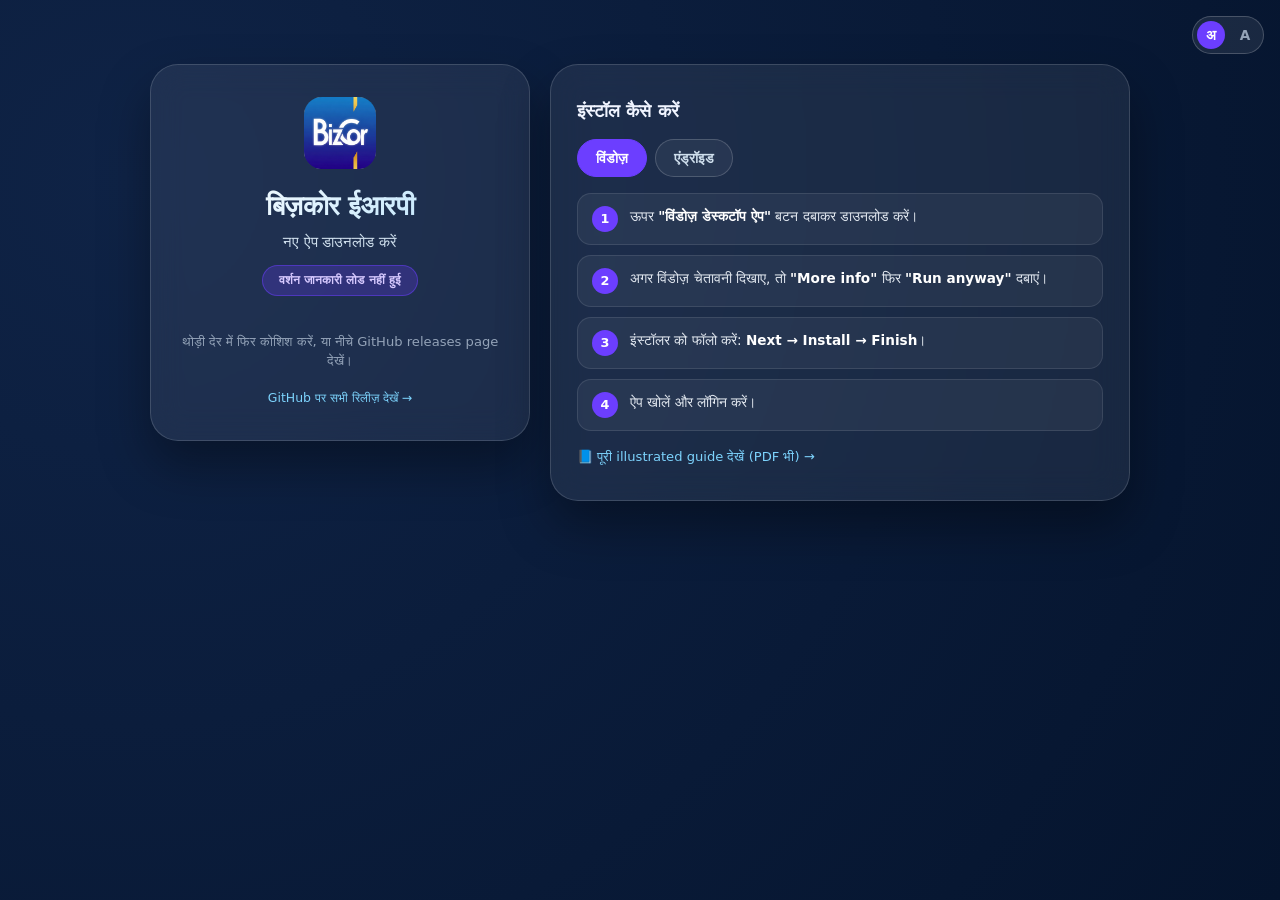
==== downloads/index.html @ dbc30f43 "Redesign downloads page: real logo, 2-column layout, Hindi/English toggle - Real BizCor logo instead" ====
<!DOCTYPE html>
<html lang="hi">
<head>
  <meta charset="UTF-8">
  <meta name="viewport" content="width=device-width, initial-scale=1.0, viewport-fit=cover">
  <title>Download BizCor ERP | Naewt Group</title>
  <meta name="description" content="Download the latest BizCor ERP desktop app (Windows) and BizCor Connect mobile app (Android).">
  <link rel="icon" href="../favicon.svg" type="image/svg+xml">
  <style>
    * { margin: 0; padding: 0; box-sizing: border-box; }
    body {
      font-family: system-ui, 'Segoe UI', 'Inter', 'Helvetica Neue', sans-serif;
      background: radial-gradient(circle at 10% 20%, rgb(15, 35, 70), rgb(5, 20, 45));
      color: #f0f4ff;
      line-height: 1.5;
      min-height: 100vh;
      padding: 20px 16px;
    }

    .langToggle {
      position: fixed; top: 16px; right: 16px; z-index: 20;
      display: flex; align-items: center; gap: 6px;
      background: rgba(255,255,255,0.08); border: 1px solid rgba(255,255,255,0.2);
      border-radius: 30px; padding: 4px; cursor: pointer; user-select: none;
    }
    .langToggle .glyph {
      width: 28px; height: 28px; border-radius: 50%; display: flex; align-items: center; justify-content: center;
      font-weight: 800; font-size: 0.85rem; color: #94a3b8; transition: all 0.2s ease;
    }
    .langToggle .glyph.active { background: #6c3eff; color: white; }

    .page {
      max-width: 980px; margin: 0 auto;
      display: grid; grid-template-columns: 380px 1fr; gap: 20px;
      align-items: start;
      padding-top: 44px;
    }
    @media (max-width: 800px) {
      .page { grid-template-columns: 1fr; }
    }

    .card {
      background: rgba(255,255,255,0.07);
      backdrop-filter: blur(16px);
      border: 1px solid rgba(255,255,255,0.15);
      border-radius: 28px;
      padding: 32px 26px;
      box-shadow: 0 25px 50px rgba(0,0,0,0.35);
    }

    .left { text-align: center; }
    .logo-img { width: 72px; height: 72px; border-radius: 18px; margin-bottom: 10px; }
    h1 {
      font-size: 1.7rem; font-weight: 800; letter-spacing: -0.02em;
      background: linear-gradient(135deg, #FFF, #b6e1fc);
      -webkit-background-clip: text; background-clip: text; color: transparent;
      margin-bottom: 4px;
    }
    .subtitle { color: #cfdfed; font-size: 0.92rem; margin-bottom: 4px; }
    .version-badge {
      display: inline-block; margin: 8px 0 20px; padding: 5px 16px;
      background: rgba(108,62,255,0.25); border: 1px solid rgba(108,62,255,0.5);
      color: #d7c9ff; border-radius: 30px; font-size: 0.78rem; font-weight: 600;
    }
    .btn-group { display: flex; flex-direction: column; gap: 12px; }
    .btn {
      display: flex; align-items: center; justify-content: center; gap: 10px;
      padding: 14px 18px; border-radius: 18px; font-weight: 700; font-size: 0.95rem;
      border: none; cursor: pointer; transition: all 0.25s ease; text-decoration: none;
      color: white;
    }
    .btn-primary { background: #6c3eff; box-shadow: 0 8px 20px rgba(108,62,255,0.35); }
    .btn-primary:hover { background: #5a2be0; transform: translateY(-3px); }
    .btn-secondary { background: #1fd685; box-shadow: 0 8px 20px rgba(31,214,133,0.3); }
    .btn-secondary:hover { background: #16bc74; transform: translateY(-3px); }
    .btn small { display: block; font-weight: 400; opacity: 0.85; font-size: 0.72rem; margin-top: 2px; }
    .btn-text { text-align: left; }
    .status { margin-top: 16px; font-size: 0.82rem; color: #94a3b8; }
    .spinner {
      width: 22px; height: 22px; border: 3px solid rgba(255,255,255,0.25);
      border-top-color: white; border-radius: 50%; animation: spin 0.8s linear infinite;
      margin: 0 auto;
    }
    @keyframes spin { to { transform: rotate(360deg); } }
    .footer-link { display: block; margin-top: 18px; font-size: 0.78rem; color: #7dd3fc; text-decoration: none; }
    .footer-link:hover { text-decoration: underline; }

    .right h2 { font-size: 1.15rem; font-weight: 800; margin-bottom: 14px; }
    .tabs { display: flex; gap: 8px; margin-bottom: 16px; }
    .tab {
      padding: 8px 18px; border-radius: 30px; font-weight: 700; font-size: 0.85rem;
      border: 1px solid rgba(255,255,255,0.18); cursor: pointer; background: rgba(255,255,255,0.05); color: #cfdfed;
    }
    .tab.active.win { background: #6c3eff; border-color: #6c3eff; color: white; }
    .tab.active.apk { background: #1fd685; border-color: #1fd685; color: #06281a; }

    .steps { display: none; flex-direction: column; gap: 10px; }
    .steps.active { display: flex; }
    .step {
      display: flex; gap: 12px; align-items: flex-start;
      background: rgba(255,255,255,0.05); border: 1px solid rgba(255,255,255,0.1);
      border-radius: 14px; padding: 12px 14px;
    }
    .stepnum {
      flex-shrink: 0; width: 26px; height: 26px; border-radius: 50%;
      display: flex; align-items: center; justify-content: center;
      font-weight: 800; font-size: 0.8rem; color: white; background: #6c3eff;
    }
    .apk .stepnum { background: #1fd685; color: #06281a; }
    .step p { font-size: 0.85rem; color: #e2e8f0; }
    .step p b { color: #fff; }

    .guide-link {
      display: inline-block; margin-top: 16px; font-size: 0.82rem; color: #7dd3fc; text-decoration: none;
    }
    .guide-link:hover { text-decoration: underline; }
  </style>
</head>
<body>
  <div class="langToggle" id="langToggle" role="button" aria-label="Toggle Hindi / English" title="भाषा बदलें / Switch language">
    <span class="glyph" id="glyphHi">अ</span>
    <span class="glyph" id="glyphEn">A</span>
  </div>

  <div class="page">
    <div class="card left">
      <img class="logo-img" src="bizcor-logo.png" alt="BizCor">
      <h1 id="t-title">BizCor ERP</h1>
      <p class="subtitle" id="t-subtitle">नए ऐप डाउनलोड करें</p>
      <div class="version-badge" id="versionBadge">…</div>

      <div class="btn-group" id="btnGroup">
        <div class="spinner"></div>
      </div>

      <div class="status" id="statusMsg"></div>
      <a class="footer-link" href="https://github.com/nafybbk/bizcor-releases/releases" target="_blank" rel="noopener" id="t-allReleases">GitHub पर सभी रिलीज़ देखें →</a>
    </div>

    <div class="card right">
      <h2 id="t-howTitle">इंस्टॉल कैसे करें</h2>
      <div class="tabs">
        <div class="tab active win" id="tabWinBtn" onclick="showTab('win')">विंडोज़</div>
        <div class="tab apk" id="tabApkBtn" onclick="showTab('apk')">एंड्रॉइड</div>
      </div>

      <div class="steps win active" id="stepsWin"></div>
      <div class="steps apk" id="stepsApk"></div>

      <a class="guide-link" href="guide/" id="t-fullGuide">📘 पूरी illustrated guide देखें (PDF भी) →</a>
    </div>
  </div>

  <script>
    const CONTENT = {
      en: {
        title: "BizCor ERP",
        subtitle: "Download the latest apps",
        allReleases: "View all releases on GitHub →",
        howTitle: "How to Install",
        tabWin: "Windows",
        tabApk: "Android",
        fullGuide: "📘 See the full illustrated guide (PDF too) →",
        winName: "Windows Desktop App",
        apkName: "Android Mobile App",
        winSteps: [
          "Click the <b>\"Windows Desktop App\"</b> button above to download it.",
          "If Windows shows a warning, click <b>\"More info\"</b> then <b>\"Run anyway\"</b>.",
          "Follow the installer: <b>Next → Install → Finish</b>.",
          "Open the app and log in.",
        ],
        apkSteps: [
          "On your phone, tap the <b>\"Android Mobile App\"</b> button above.",
          "Allow <b>\"Install unknown apps\"</b> when asked.",
          "Tap <b>\"Install\"</b>, then <b>\"Open\"</b>.",
          "Log in with your mobile number and PIN.",
        ],
      },
      hi: {
        title: "बिज़कोर ईआरपी",
        subtitle: "नए ऐप डाउनलोड करें",
        allReleases: "GitHub पर सभी रिलीज़ देखें →",
        howTitle: "इंस्टॉल कैसे करें",
        tabWin: "विंडोज़",
        tabApk: "एंड्रॉइड",
        fullGuide: "📘 पूरी illustrated guide देखें (PDF भी) →",
        winName: "विंडोज़ डेस्कटॉप ऐप",
        apkName: "एंड्रॉइड मोबाइल ऐप",
        winSteps: [
          "ऊपर <b>\"विंडोज़ डेस्कटॉप ऐप\"</b> बटन दबाकर डाउनलोड करें।",
          "अगर विंडोज़ चेतावनी दिखाए, तो <b>\"More info\"</b> फिर <b>\"Run anyway\"</b> दबाएं।",
          "इंस्टॉलर को फॉलो करें: <b>Next → Install → Finish</b>।",
          "ऐप खोलें और लॉगिन करें।",
        ],
        apkSteps: [
          "अपने फ़ोन में ऊपर <b>\"एंड्रॉइड मोबाइल ऐप\"</b> बटन दबाएं।",
          "पूछे जाने पर <b>\"Install unknown apps\"</b> की इजाज़त दें।",
          "<b>\"Install\"</b> दबाएं, फिर <b>\"Open\"</b> दबाएं।",
          "अपना मोबाइल नंबर और पिन डालकर लॉगिन करें।",
        ],
      },
    };

    let lang = "hi";

    function renderSteps(id, steps, cls) {
      const el = document.getElementById(id);
      el.innerHTML = steps.map((s, i) =>
        '<div class="step ' + cls + '"><div class="stepnum">' + (i + 1) + '</div><p>' + s + '</p></div>'
      ).join("");
    }

    function applyLang() {
      const c = CONTENT[lang];
      document.documentElement.lang = lang;
      document.getElementById("t-title").textContent = c.title;
      document.getElementById("t-subtitle").textContent = c.subtitle;
      document.getElementById("t-allReleases").textContent = c.allReleases;
      document.getElementById("t-howTitle").textContent = c.howTitle;
      document.getElementById("t-fullGuide").textContent = c.fullGuide;
      document.getElementById("tabWinBtn").textContent = c.tabWin;
      document.getElementById("tabApkBtn").textContent = c.tabApk;
      renderSteps("stepsWin", c.winSteps, "win");
      renderSteps("stepsApk", c.apkSteps, "apk");
      document.getElementById("glyphHi").classList.toggle("active", lang === "hi");
      document.getElementById("glyphEn").classList.toggle("active", lang === "en");
      renderButtons();
    }

    document.getElementById("langToggle").addEventListener("click", () => {
      lang = lang === "hi" ? "en" : "hi";
      applyLang();
    });

    function showTab(name) {
      document.getElementById('stepsWin').classList.toggle('active', name === 'win');
      document.getElementById('stepsApk').classList.toggle('active', name === 'apk');
      document.getElementById('tabWinBtn').classList.toggle('active', name === 'win');
      document.getElementById('tabApkBtn').classList.toggle('active', name === 'apk');
    }

    const API_URL = "https://api.github.com/repos/nafybbk/bizcor-releases/releases/latest";
    const versionBadge = document.getElementById("versionBadge");
    const btnGroup = document.getElementById("btnGroup");
    const statusMsg = document.getElementById("statusMsg");
    let latestRelease = null;

    function renderButtons() {
      if (!latestRelease) return;
      const c = CONTENT[lang];
      const tag = latestRelease.tag_name || "latest";
      versionBadge.textContent = (lang === "hi" ? "लेटेस्ट वर्शन " : "Latest version ") + tag;

      const exeAsset = (latestRelease.assets || []).find(a => a.name.toLowerCase().endsWith(".exe"));
      const apkAsset = (latestRelease.assets || []).find(a => a.name.toLowerCase().endsWith(".apk"));
      btnGroup.innerHTML = "";

      if (exeAsset) {
        const sizeMb = (exeAsset.size / (1024 * 1024)).toFixed(0);
        const a = document.createElement("a");
        a.href = exeAsset.browser_download_url;
        a.className = "btn btn-primary";
        a.setAttribute("download", "");
        a.innerHTML = "💻 <span class='btn-text'>" + c.winName + "<small>" + exeAsset.name + " • " + sizeMb + " MB</small></span>";
        btnGroup.appendChild(a);
      }
      if (apkAsset) {
        const sizeMb = (apkAsset.size / (1024 * 1024)).toFixed(0);
        const a = document.createElement("a");
        a.href = apkAsset.browser_download_url;
        a.className = "btn btn-secondary";
        a.setAttribute("download", "");
        a.innerHTML = "📱 <span class='btn-text'>" + c.apkName + "<small>" + apkAsset.name + " • " + sizeMb + " MB</small></span>";
        btnGroup.appendChild(a);
      }
      if (!exeAsset && !apkAsset) {
        statusMsg.textContent = lang === "hi" ? "लेटेस्ट रिलीज़ में कोई installer नहीं मिला।" : "No installers found in the latest release.";
      } else {
        statusMsg.textContent = "";
      }
    }

    applyLang();

    fetch(API_URL)
      .then(r => { if (!r.ok) throw new Error("GitHub API error " + r.status); return r.json(); })
      .then(release => { latestRelease = release; renderButtons(); })
      .catch(err => {
        versionBadge.textContent = lang === "hi" ? "वर्शन जानकारी लोड नहीं हुई" : "Could not load version info";
        btnGroup.innerHTML = "";
        statusMsg.textContent = lang === "hi" ? "थोड़ी देर में फिर कोशिश करें, या नीचे GitHub releases page देखें।" : "Please try again shortly, or visit the GitHub releases page below.";
        console.error(err);
      });
  </script>
</body>
</html>
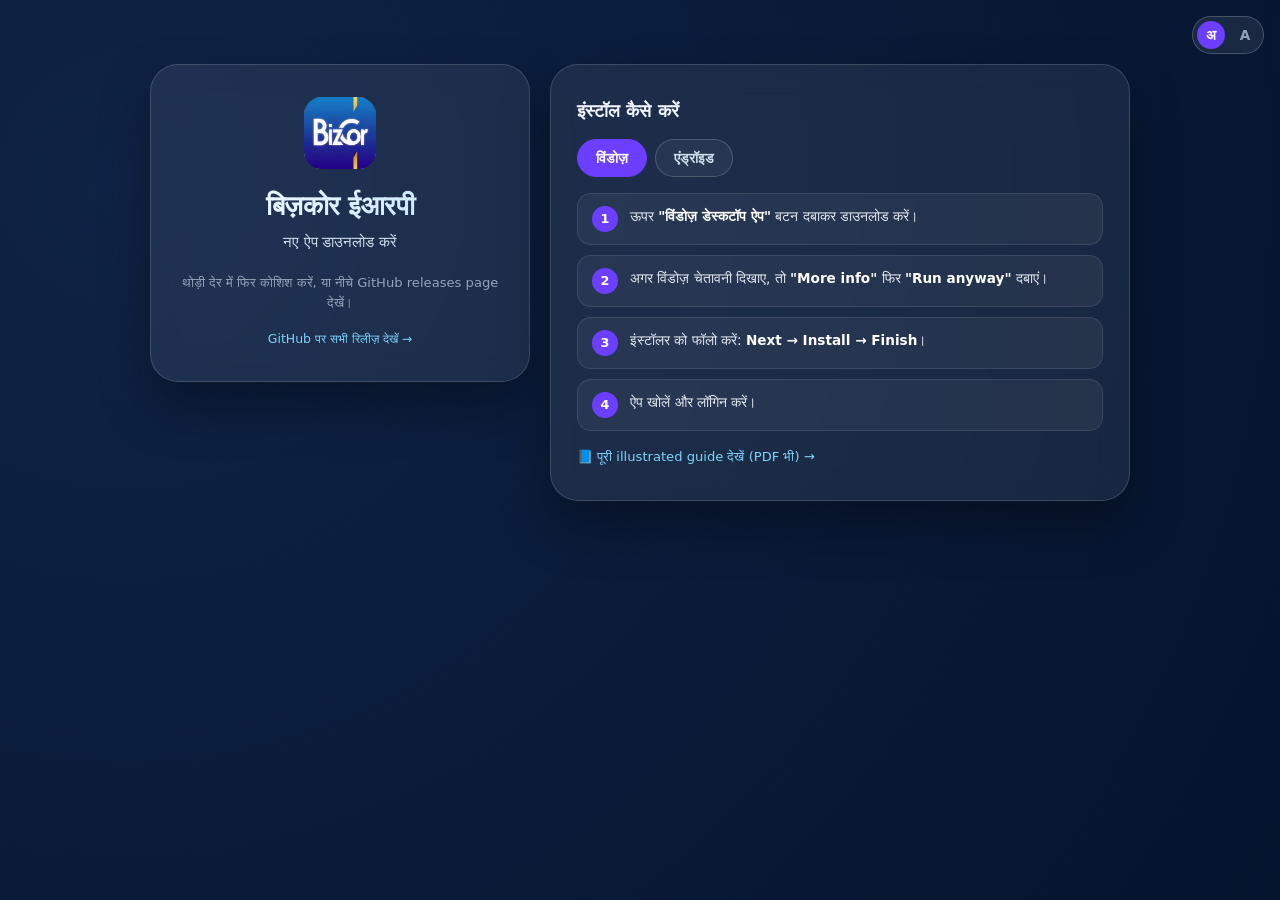
==== commit 4cfc0ba6: "Downloads page: independent per-product versioning + Karigar Slip Register + ERP Cloud BizCor ERP an" ====
--- a/downloads/index.html
+++ b/downloads/index.html
@@ -73,6 +73,11 @@
     .btn-primary:hover { background: #5a2be0; transform: translateY(-3px); }
     .btn-secondary { background: #1fd685; box-shadow: 0 8px 20px rgba(31,214,133,0.3); }
     .btn-secondary:hover { background: #16bc74; transform: translateY(-3px); }
+    .btn-tertiary { background: #ff9f43; box-shadow: 0 8px 20px rgba(255,159,67,0.3); }
+    .btn-tertiary:hover { background: #e8890f; transform: translateY(-3px); }
+    .btn-cloud { background: rgba(255,255,255,0.1); border: 1.5px solid rgba(255,255,255,0.3); box-shadow: none; }
+    .btn-cloud:hover { background: rgba(255,255,255,0.18); transform: translateY(-3px); }
+    .btn-disabled { background: rgba(255,255,255,0.05); border: 1.5px dashed rgba(255,255,255,0.2); box-shadow: none; cursor: default; opacity: 0.6; }
     .btn small { display: block; font-weight: 400; opacity: 0.85; font-size: 0.72rem; margin-top: 2px; }
     .btn-text { text-align: left; }
     .status { margin-top: 16px; font-size: 0.82rem; color: #94a3b8; }
@@ -127,8 +132,6 @@
       <img class="logo-img" src="bizcor-logo.png" alt="BizCor">
       <h1 id="t-title">BizCor ERP</h1>
       <p class="subtitle" id="t-subtitle">नए ऐप डाउनलोड करें</p>
-      <div class="version-badge" id="versionBadge">…</div>
-
       <div class="btn-group" id="btnGroup">
         <div class="spinner"></div>
       </div>
@@ -161,8 +164,12 @@
         tabWin: "Windows",
         tabApk: "Android",
         fullGuide: "📘 See the full illustrated guide (PDF too) →",
-        winName: "Windows Desktop App",
-        apkName: "Android Mobile App",
+        winName: "BizCor ERP — Desktop App",
+        apkName: "BizCor Connect — Mobile App",
+        krName: "Karigar Slip Register — Desktop App",
+        krSoon: "Coming soon",
+        cloudName: "BizCor ERP Cloud",
+        cloudSub: "Open in browser — no install needed",
         winSteps: [
           "Click the <b>\"Windows Desktop App\"</b> button above to download it.",
           "If Windows shows a warning, click <b>\"More info\"</b> then <b>\"Run anyway\"</b>.",
@@ -184,8 +191,12 @@
         tabWin: "विंडोज़",
         tabApk: "एंड्रॉइड",
         fullGuide: "📘 पूरी illustrated guide देखें (PDF भी) →",
-        winName: "विंडोज़ डेस्कटॉप ऐप",
-        apkName: "एंड्रॉइड मोबाइल ऐप",
+        winName: "बिज़कोर ईआरपी — डेस्कटॉप ऐप",
+        apkName: "बिज़कोर कनेक्ट — मोबाइल ऐप",
+        krName: "करीगर स्लिप रजिस्टर — डेस्कटॉप ऐप",
+        krSoon: "जल्द आ रहा है",
+        cloudName: "बिज़कोर ईआरपी क्लाउड",
+        cloudSub: "ब्राउज़र में खोलें — इंस्टॉल की ज़रूरत नहीं",
         winSteps: [
           "ऊपर <b>\"विंडोज़ डेस्कटॉप ऐप\"</b> बटन दबाकर डाउनलोड करें।",
           "अगर विंडोज़ चेतावनी दिखाए, तो <b>\"More info\"</b> फिर <b>\"Run anyway\"</b> दबाएं।",
@@ -239,54 +250,71 @@
       document.getElementById('tabApkBtn').classList.toggle('active', name === 'apk');
     }
 
-    const API_URL = "https://api.github.com/repos/nafybbk/bizcor-releases/releases/latest";
-    const versionBadge = document.getElementById("versionBadge");
+    // Each product versions independently (KR releases on its own schedule,
+    // separate from BizCor ERP+Connect) — so instead of trusting GitHub's
+    // single "latest release" (which only reflects whichever product was
+    // tagged most recently), we scan a page of releases and, per product,
+    // take the newest one that actually has a matching asset.
+    const RELEASES_URL = "https://api.github.com/repos/nafybbk/bizcor-releases/releases?per_page=30";
+    const CLOUD_URL = "https://erp.naewtgroup.com";
     const btnGroup = document.getElementById("btnGroup");
     const statusMsg = document.getElementById("statusMsg");
-    let latestRelease = null;
+    let releases = null;
+
+    function findLatestAsset(matchFn) {
+      if (!releases) return null;
+      for (const rel of releases) {
+        const asset = (rel.assets || []).find(a => matchFn(a.name.toLowerCase()));
+        if (asset) return { release: rel, asset };
+      }
+      return null;
+    }
+
+    function makeDownloadBtn(cls, icon, name, found) {
+      const a = document.createElement("a");
+      if (found) {
+        const sizeMb = (found.asset.size / (1024 * 1024)).toFixed(0);
+        a.href = found.asset.browser_download_url;
+        a.className = "btn " + cls;
+        a.setAttribute("download", "");
+        a.innerHTML = icon + " <span class='btn-text'>" + name + "<small>" + (found.release.tag_name || "") + " • " + found.asset.name + " • " + sizeMb + " MB</small></span>";
+      } else {
+        a.className = "btn btn-disabled";
+        a.innerHTML = icon + " <span class='btn-text'>" + name + "<small>" + CONTENT[lang].krSoon + "</small></span>";
+      }
+      return a;
+    }
 
     function renderButtons() {
-      if (!latestRelease) return;
+      if (!releases) return; // still loading — keep the spinner up
       const c = CONTENT[lang];
-      const tag = latestRelease.tag_name || "latest";
-      versionBadge.textContent = (lang === "hi" ? "लेटेस्ट वर्शन " : "Latest version ") + tag;
-
-      const exeAsset = (latestRelease.assets || []).find(a => a.name.toLowerCase().endsWith(".exe"));
-      const apkAsset = (latestRelease.assets || []).find(a => a.name.toLowerCase().endsWith(".apk"));
       btnGroup.innerHTML = "";
 
-      if (exeAsset) {
-        const sizeMb = (exeAsset.size / (1024 * 1024)).toFixed(0);
-        const a = document.createElement("a");
-        a.href = exeAsset.browser_download_url;
-        a.className = "btn btn-primary";
-        a.setAttribute("download", "");
-        a.innerHTML = "💻 <span class='btn-text'>" + c.winName + "<small>" + exeAsset.name + " • " + sizeMb + " MB</small></span>";
-        btnGroup.appendChild(a);
-      }
-      if (apkAsset) {
-        const sizeMb = (apkAsset.size / (1024 * 1024)).toFixed(0);
-        const a = document.createElement("a");
-        a.href = apkAsset.browser_download_url;
-        a.className = "btn btn-secondary";
-        a.setAttribute("download", "");
-        a.innerHTML = "📱 <span class='btn-text'>" + c.apkName + "<small>" + apkAsset.name + " • " + sizeMb + " MB</small></span>";
-        btnGroup.appendChild(a);
-      }
-      if (!exeAsset && !apkAsset) {
-        statusMsg.textContent = lang === "hi" ? "लेटेस्ट रिलीज़ में कोई installer नहीं मिला।" : "No installers found in the latest release.";
-      } else {
-        statusMsg.textContent = "";
-      }
+      const exeFound = findLatestAsset(n => n.endsWith(".exe") && n.includes("bizcor-erp"));
+      const apkFound = findLatestAsset(n => n.endsWith(".apk"));
+      const krFound = findLatestAsset(n => n.endsWith(".exe") && (n.includes("karigar") || n.includes("slip")));
+
+      btnGroup.appendChild(makeDownloadBtn("btn-primary", "💻", c.winName, exeFound));
+      btnGroup.appendChild(makeDownloadBtn("btn-secondary", "📱", c.apkName, apkFound));
+      btnGroup.appendChild(makeDownloadBtn("btn-tertiary", "🧵", c.krName, krFound));
+
+      const cloudBtn = document.createElement("a");
+      cloudBtn.href = CLOUD_URL;
+      cloudBtn.target = "_blank";
+      cloudBtn.rel = "noopener";
+      cloudBtn.className = "btn btn-cloud";
+      cloudBtn.innerHTML = "☁️ <span class='btn-text'>" + c.cloudName + "<small>" + c.cloudSub + "</small></span>";
+      btnGroup.appendChild(cloudBtn);
+
+      statusMsg.textContent = (!exeFound && !apkFound) ? (lang === "hi" ? "रिलीज़ जानकारी लोड नहीं हुई।" : "Could not load release info.") : "";
     }
 
     applyLang();
 
-    fetch(API_URL)
+    fetch(RELEASES_URL)
       .then(r => { if (!r.ok) throw new Error("GitHub API error " + r.status); return r.json(); })
-      .then(release => { latestRelease = release; renderButtons(); })
+      .then(list => { releases = Array.isArray(list) ? list : []; renderButtons(); })
       .catch(err => {
-        versionBadge.textContent = lang === "hi" ? "वर्शन जानकारी लोड नहीं हुई" : "Could not load version info";
         btnGroup.innerHTML = "";
         statusMsg.textContent = lang === "hi" ? "थोड़ी देर में फिर कोशिश करें, या नीचे GitHub releases page देखें।" : "Please try again shortly, or visit the GitHub releases page below.";
         console.error(err);
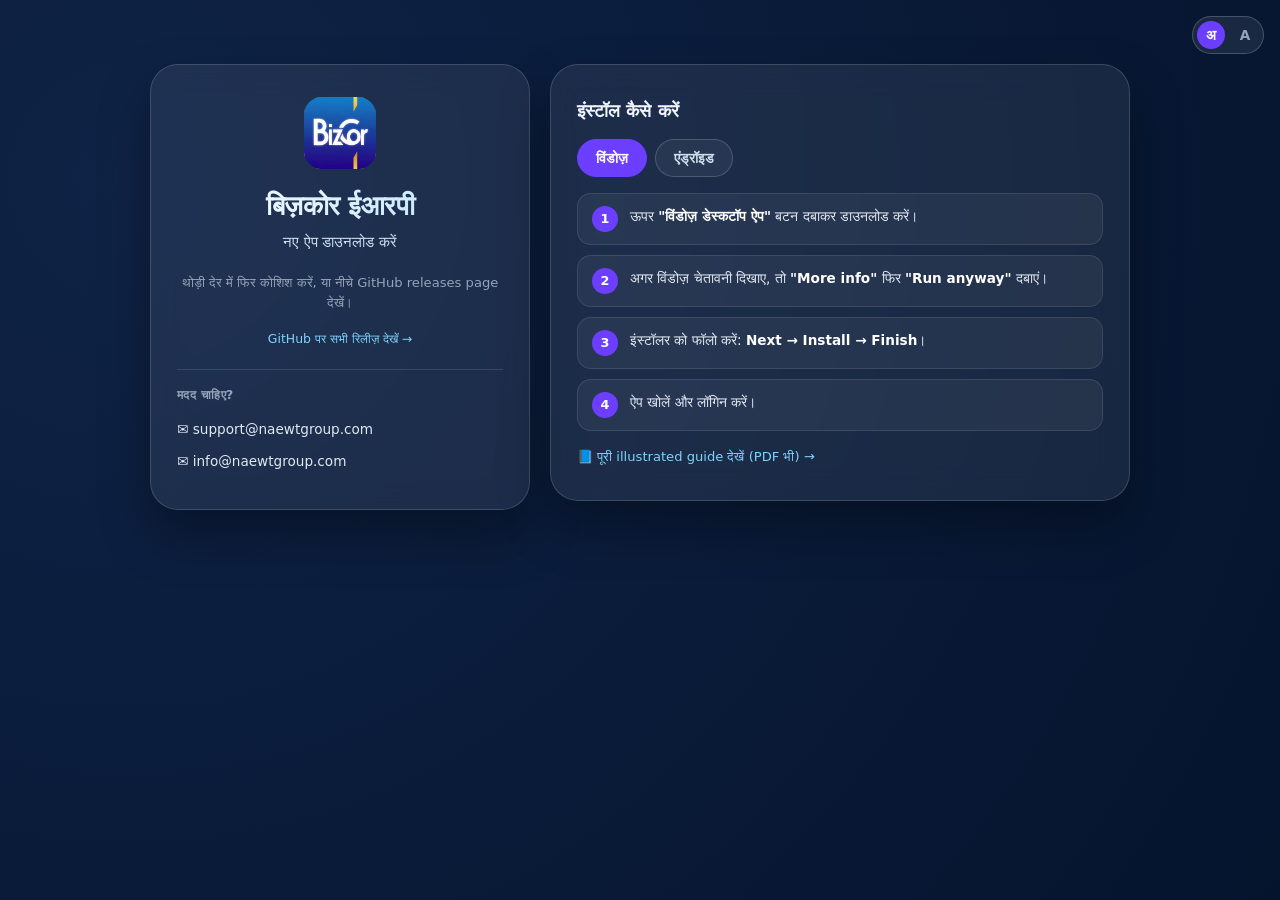
==== commit d5f1a36b: "Add support contact section to downloads page (email-only for now) Phone/WhatsApp is intentionally l" ====
--- a/downloads/index.html
+++ b/downloads/index.html
@@ -6,6 +6,7 @@
   <title>Download BizCor ERP | Naewt Group</title>
   <meta name="description" content="Download the latest BizCor ERP desktop app (Windows) and BizCor Connect mobile app (Android).">
   <link rel="icon" href="../favicon.svg" type="image/svg+xml">
+  <script src="contact-config.js"></script>
   <style>
     * { margin: 0; padding: 0; box-sizing: border-box; }
     body {
@@ -90,6 +91,14 @@
     .footer-link { display: block; margin-top: 18px; font-size: 0.78rem; color: #7dd3fc; text-decoration: none; }
     .footer-link:hover { text-decoration: underline; }
 
+    .support-box {
+      margin-top: 20px; padding-top: 16px; border-top: 1px solid rgba(255,255,255,0.12);
+      text-align: left;
+    }
+    .support-title { font-size: 0.78rem; font-weight: 700; color: #94a3b8; margin-bottom: 8px; text-transform: uppercase; letter-spacing: 0.03em; }
+    .support-link { display: block; font-size: 0.85rem; color: #e2e8f0; text-decoration: none; padding: 6px 0; }
+    .support-link:hover { color: #7dd3fc; }
+
     .right h2 { font-size: 1.15rem; font-weight: 800; margin-bottom: 14px; }
     .tabs { display: flex; gap: 8px; margin-bottom: 16px; }
     .tab {
@@ -138,6 +147,10 @@
 
       <div class="status" id="statusMsg"></div>
       <a class="footer-link" href="https://github.com/nafybbk/bizcor-releases/releases" target="_blank" rel="noopener" id="t-allReleases">GitHub पर सभी रिलीज़ देखें →</a>
+
+      <div class="support-box" id="supportBox">
+        <div class="support-title" id="t-supportTitle">मदद चाहिए?</div>
+      </div>
     </div>
 
     <div class="card right">
@@ -170,6 +183,7 @@
         krSoon: "Coming soon",
         cloudName: "BizCor ERP Cloud",
         cloudSub: "Open in browser — no install needed",
+        supportTitle: "Need help?",
         winSteps: [
           "Click the <b>\"Windows Desktop App\"</b> button above to download it.",
           "If Windows shows a warning, click <b>\"More info\"</b> then <b>\"Run anyway\"</b>.",
@@ -197,6 +211,7 @@
         krSoon: "जल्द आ रहा है",
         cloudName: "बिज़कोर ईआरपी क्लाउड",
         cloudSub: "ब्राउज़र में खोलें — इंस्टॉल की ज़रूरत नहीं",
+        supportTitle: "मदद चाहिए?",
         winSteps: [
           "ऊपर <b>\"विंडोज़ डेस्कटॉप ऐप\"</b> बटन दबाकर डाउनलोड करें।",
           "अगर विंडोज़ चेतावनी दिखाए, तो <b>\"More info\"</b> फिर <b>\"Run anyway\"</b> दबाएं।",
@@ -229,6 +244,7 @@
       document.getElementById("t-allReleases").textContent = c.allReleases;
       document.getElementById("t-howTitle").textContent = c.howTitle;
       document.getElementById("t-fullGuide").textContent = c.fullGuide;
+      document.getElementById("t-supportTitle").textContent = c.supportTitle;
       document.getElementById("tabWinBtn").textContent = c.tabWin;
       document.getElementById("tabApkBtn").textContent = c.tabApk;
       renderSteps("stepsWin", c.winSteps, "win");
@@ -309,6 +325,36 @@
       statusMsg.textContent = (!exeFound && !apkFound) ? (lang === "hi" ? "रिलीज़ जानकारी लोड नहीं हुई।" : "Could not load release info.") : "";
     }
 
+    function renderSupportBox() {
+      const contact = window.SUPPORT_CONTACT || {};
+      const box = document.getElementById("supportBox");
+      // Keep only the title (already rendered by applyLang) — append links after it
+      box.querySelectorAll(".support-link").forEach(el => el.remove());
+      if (contact.whatsapp) {
+        const a = document.createElement("a");
+        a.className = "support-link";
+        a.href = "https://wa.me/" + contact.whatsapp;
+        a.target = "_blank"; a.rel = "noopener";
+        a.textContent = "💬 WhatsApp";
+        box.appendChild(a);
+      }
+      if (contact.email1) {
+        const a = document.createElement("a");
+        a.className = "support-link";
+        a.href = "mailto:" + contact.email1;
+        a.textContent = "✉️ " + contact.email1;
+        box.appendChild(a);
+      }
+      if (contact.email2) {
+        const a = document.createElement("a");
+        a.className = "support-link";
+        a.href = "mailto:" + contact.email2;
+        a.textContent = "✉️ " + contact.email2;
+        box.appendChild(a);
+      }
+    }
+    renderSupportBox();
+
     applyLang();
 
     fetch(RELEASES_URL)
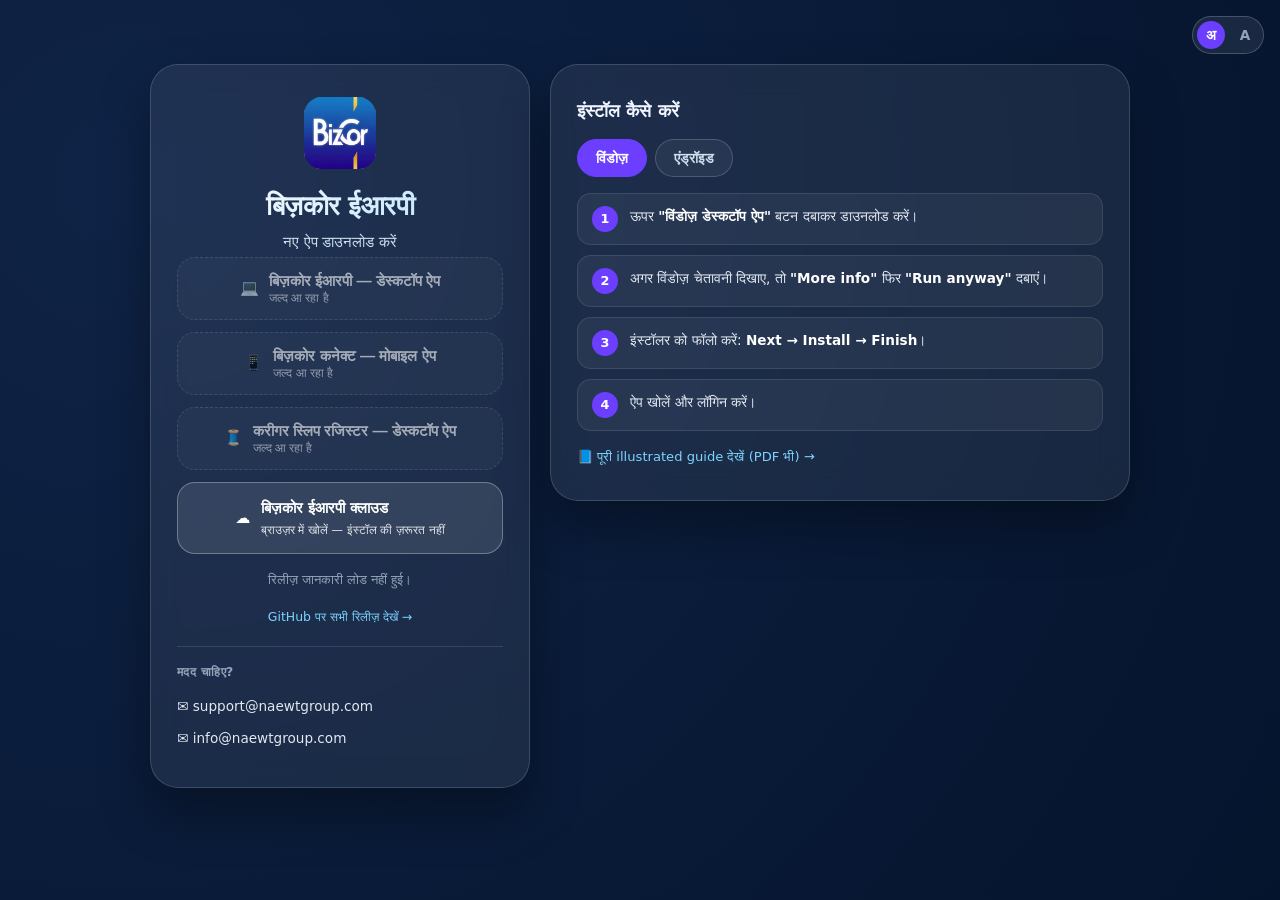
==== commit ffd4b0f1: "Downloads page: also check karigar-releases repo for KR asset KR moved to its own dedicated repo (ka" ====
--- a/downloads/index.html
+++ b/downloads/index.html
@@ -5,8 +5,8 @@
   <meta name="viewport" content="width=device-width, initial-scale=1.0, viewport-fit=cover">
   <title>Download BizCor ERP | Naewt Group</title>
   <meta name="description" content="Download the latest BizCor ERP desktop app (Windows) and BizCor Connect mobile app (Android).">
-  <link rel="icon" href="../favicon.svg" type="image/svg+xml">
-  <script src="contact-config.js"></script>
+  <link rel="icon" href="/favicon.svg" type="image/svg+xml">
+  <script src="/downloads/contact-config.js"></script>
   <style>
     * { margin: 0; padding: 0; box-sizing: border-box; }
     body {
@@ -128,6 +128,35 @@
       display: inline-block; margin-top: 16px; font-size: 0.82rem; color: #7dd3fc; text-decoration: none;
     }
     .guide-link:hover { text-decoration: underline; }
+
+    .dl-count {
+      display: block; font-weight: 600; opacity: 0.9; font-size: 0.7rem; margin-top: 3px;
+    }
+
+    .modalOverlay {
+      display: none; position: fixed; inset: 0; background: rgba(5,10,25,0.7);
+      backdrop-filter: blur(4px); z-index: 50; align-items: center; justify-content: center; padding: 16px;
+    }
+    .modalOverlay.open { display: flex; }
+    .modalBox {
+      background: #0f1f42; border: 1px solid rgba(255,255,255,0.15); border-radius: 20px;
+      padding: 24px; width: 100%; max-width: 360px; box-shadow: 0 25px 50px rgba(0,0,0,0.5);
+    }
+    .modalBox h3 { font-size: 1.1rem; font-weight: 800; margin-bottom: 4px; }
+    .modalBox p { font-size: 0.82rem; color: #94a3b8; margin-bottom: 16px; }
+    .modalBox input {
+      width: 100%; padding: 11px 14px; border-radius: 12px; border: 1.5px solid rgba(255,255,255,0.2);
+      background: rgba(255,255,255,0.06); color: #f0f4ff; font-size: 0.9rem; margin-bottom: 10px;
+      font-family: inherit;
+    }
+    .modalBox input::placeholder { color: #64748b; }
+    .modalBox input:focus { outline: none; border-color: #6c3eff; }
+    .modalActions { display: flex; gap: 10px; margin-top: 6px; }
+    .modalActions button { flex: 1; padding: 12px; border-radius: 12px; font-weight: 700; font-size: 0.88rem; border: none; cursor: pointer; }
+    .modalCancel { background: rgba(255,255,255,0.08); color: #cfdfed; }
+    .modalSubmit { background: #6c3eff; color: white; }
+    .modalSubmit:disabled { opacity: 0.5; cursor: default; }
+    .modalError { font-size: 0.78rem; color: #fca5a5; margin: -4px 0 10px; }
   </style>
 </head>
 <body>
@@ -138,7 +167,7 @@
 
   <div class="page">
     <div class="card left">
-      <img class="logo-img" src="bizcor-logo.png" alt="BizCor">
+      <img class="logo-img" src="/downloads/bizcor-logo.png" alt="BizCor">
       <h1 id="t-title">BizCor ERP</h1>
       <p class="subtitle" id="t-subtitle">नए ऐप डाउनलोड करें</p>
       <div class="btn-group" id="btnGroup">
@@ -163,7 +192,22 @@
       <div class="steps win active" id="stepsWin"></div>
       <div class="steps apk" id="stepsApk"></div>
 
-      <a class="guide-link" href="guide/" id="t-fullGuide">📘 पूरी illustrated guide देखें (PDF भी) →</a>
+      <a class="guide-link" href="/downloads/guide/" id="t-fullGuide">📘 पूरी illustrated guide देखें (PDF भी) →</a>
+    </div>
+  </div>
+
+  <div class="modalOverlay" id="dlModal">
+    <div class="modalBox">
+      <h3 id="t-modalTitle">Download shuru karne se pehle</h3>
+      <p id="t-modalSub">Bas naam aur email — download turant shuru ho jayega.</p>
+      <input type="text" id="dlName" placeholder="Naam *">
+      <input type="email" id="dlEmail" placeholder="Email *">
+      <input type="tel" id="dlPhone" placeholder="Phone (optional)">
+      <div class="modalError" id="dlError" style="display:none"></div>
+      <div class="modalActions">
+        <button class="modalCancel" id="dlCancelBtn">Cancel</button>
+        <button class="modalSubmit" id="dlSubmitBtn">Download</button>
+      </div>
     </div>
   </div>
 
@@ -184,6 +228,15 @@
         cloudName: "BizCor ERP Cloud",
         cloudSub: "Open in browser — no install needed",
         supportTitle: "Need help?",
+        modalTitle: "Before you download",
+        modalSub: "Just your name and email — the download starts right after.",
+        namePh: "Name *",
+        emailPh: "Email *",
+        phonePh: "Phone (optional)",
+        cancelBtn: "Cancel",
+        downloadBtn: "Download",
+        modalErr: "Name and a valid email are required.",
+        downloadsSuffix: " downloads",
         winSteps: [
           "Click the <b>\"Windows Desktop App\"</b> button above to download it.",
           "If Windows shows a warning, click <b>\"More info\"</b> then <b>\"Run anyway\"</b>.",
@@ -212,6 +265,15 @@
         cloudName: "बिज़कोर ईआरपी क्लाउड",
         cloudSub: "ब्राउज़र में खोलें — इंस्टॉल की ज़रूरत नहीं",
         supportTitle: "मदद चाहिए?",
+        modalTitle: "Download shuru karne se pehle",
+        modalSub: "Bas naam aur email — download turant shuru ho jayega.",
+        namePh: "नाम *",
+        emailPh: "ईमेल *",
+        phonePh: "फ़ोन (वैकल्पिक)",
+        cancelBtn: "रद्द करें",
+        downloadBtn: "डाउनलोड",
+        modalErr: "नाम और सही ईमेल ज़रूरी है।",
+        downloadsSuffix: " डाउनलोड",
         winSteps: [
           "ऊपर <b>\"विंडोज़ डेस्कटॉप ऐप\"</b> बटन दबाकर डाउनलोड करें।",
           "अगर विंडोज़ चेतावनी दिखाए, तो <b>\"More info\"</b> फिर <b>\"Run anyway\"</b> दबाएं।",
@@ -245,6 +307,13 @@
       document.getElementById("t-howTitle").textContent = c.howTitle;
       document.getElementById("t-fullGuide").textContent = c.fullGuide;
       document.getElementById("t-supportTitle").textContent = c.supportTitle;
+      document.getElementById("t-modalTitle").textContent = c.modalTitle;
+      document.getElementById("t-modalSub").textContent = c.modalSub;
+      document.getElementById("dlName").placeholder = c.namePh;
+      document.getElementById("dlEmail").placeholder = c.emailPh;
+      document.getElementById("dlPhone").placeholder = c.phonePh;
+      document.getElementById("dlCancelBtn").textContent = c.cancelBtn;
+      document.getElementById("dlSubmitBtn").textContent = c.downloadBtn;
       document.getElementById("tabWinBtn").textContent = c.tabWin;
       document.getElementById("tabApkBtn").textContent = c.tabApk;
       renderSteps("stepsWin", c.winSteps, "win");
@@ -271,11 +340,30 @@
     // single "latest release" (which only reflects whichever product was
     // tagged most recently), we scan a page of releases and, per product,
     // take the newest one that actually has a matching asset.
-    const RELEASES_URL = "https://api.github.com/repos/nafybbk/bizcor-releases/releases?per_page=30";
+    // per_page=100 (GitHub's max) — needed because a release's "created_at"
+    // in the API is inherited from its underlying tag's target commit, not
+    // when it was actually published. A release tagged today against an
+    // older, unchanged commit can rank near the BOTTOM of GitHub's default
+    // sort, so a small per_page risks missing it from this fetch entirely
+    // (client-side re-sorting below only helps for releases we actually got).
+    // KR (Karigar Slip Register) moved to its own repo (`karigar-releases`,
+    // created 2026-08-17) — before that everything shared `bizcor-releases`.
+    // Fetch both and merge, or KR's button silently freezes on whatever
+    // release last happened to be in bizcor-releases (confirmed live
+    // 2026-08-19: stuck on v1.2.3 while v1.2.4/v1.2.5 had long since shipped
+    // to karigar-releases). karigar-releases must stay a PUBLIC repo for
+    // this client-side fetch to work without embedding a secret token in
+    // browser-visible JS.
+    const RELEASES_URLS = [
+      "https://api.github.com/repos/nafybbk/bizcor-releases/releases?per_page=100",
+      "https://api.github.com/repos/nafybbk/karigar-releases/releases?per_page=100",
+    ];
+    const API_BASE = "https://erp.naewtgroup.com/api";
     const CLOUD_URL = "https://erp.naewtgroup.com";
     const btnGroup = document.getElementById("btnGroup");
     const statusMsg = document.getElementById("statusMsg");
     let releases = null;
+    let counts = {};
 
     function findLatestAsset(matchFn) {
       if (!releases) return null;
@@ -286,19 +374,34 @@
       return null;
     }
 
-    function makeDownloadBtn(cls, icon, name, found) {
-      const a = document.createElement("a");
+    // A gated download button records name/email/phone via /downloads/lead
+    // BEFORE handing the browser the real file — the URL itself is never
+    // hidden (it's always a public GitHub release asset), this is purely a
+    // "who's downloading" capture step, not an access control.
+    //
+    // The actual download link is OUR short proxy URL
+    // (/api/downloads/file/:product), not GitHub's raw asset URL — GitHub's
+    // release-asset links are Azure SAS-signed and run 500+ characters;
+    // confirmed live on Android that a fast, fully-completed transfer
+    // through that long URL can still never finalize into the Downloads
+    // folder (Chrome shows 100% forever). Metadata (version/size/filename)
+    // still comes from the direct GitHub API response — only the download
+    // itself is proxied.
+    function makeDownloadBtn(cls, icon, name, product, found) {
+      const btn = document.createElement("button");
+      const c = CONTENT[lang];
+      const countLine = counts[product] ? ("<small class='dl-count'>" + counts[product].toLocaleString() + c.downloadsSuffix + "</small>") : "";
       if (found) {
         const sizeMb = (found.asset.size / (1024 * 1024)).toFixed(0);
-        a.href = found.asset.browser_download_url;
-        a.className = "btn " + cls;
-        a.setAttribute("download", "");
-        a.innerHTML = icon + " <span class='btn-text'>" + name + "<small>" + (found.release.tag_name || "") + " • " + found.asset.name + " • " + sizeMb + " MB</small></span>";
+        btn.className = "btn " + cls;
+        btn.innerHTML = icon + " <span class='btn-text'>" + name + "<small>" + (found.release.tag_name || "") + " • " + found.asset.name + " • " + sizeMb + " MB</small>" + countLine + "</span>";
+        btn.addEventListener("click", () => openDownloadModal(product, API_BASE + "/downloads/file/" + product));
       } else {
-        a.className = "btn btn-disabled";
-        a.innerHTML = icon + " <span class='btn-text'>" + name + "<small>" + CONTENT[lang].krSoon + "</small></span>";
+        btn.disabled = true;
+        btn.className = "btn btn-disabled";
+        btn.innerHTML = icon + " <span class='btn-text'>" + name + "<small>" + CONTENT[lang].krSoon + "</small></span>";
       }
-      return a;
+      return btn;
     }
 
     function renderButtons() {
@@ -310,9 +413,9 @@
       const apkFound = findLatestAsset(n => n.endsWith(".apk"));
       const krFound = findLatestAsset(n => n.endsWith(".exe") && (n.includes("karigar") || n.includes("slip")));
 
-      btnGroup.appendChild(makeDownloadBtn("btn-primary", "💻", c.winName, exeFound));
-      btnGroup.appendChild(makeDownloadBtn("btn-secondary", "📱", c.apkName, apkFound));
-      btnGroup.appendChild(makeDownloadBtn("btn-tertiary", "🧵", c.krName, krFound));
+      btnGroup.appendChild(makeDownloadBtn("btn-primary", "💻", c.winName, "exe_erp", exeFound));
+      btnGroup.appendChild(makeDownloadBtn("btn-secondary", "📱", c.apkName, "apk_connect", apkFound));
+      btnGroup.appendChild(makeDownloadBtn("btn-tertiary", "🧵", c.krName, "kr_exe", krFound));
 
       const cloudBtn = document.createElement("a");
       cloudBtn.href = CLOUD_URL;
@@ -324,6 +427,69 @@
 
       statusMsg.textContent = (!exeFound && !apkFound) ? (lang === "hi" ? "रिलीज़ जानकारी लोड नहीं हुई।" : "Could not load release info.") : "";
     }
+
+    // ── Download-gate modal ──
+    const dlModal = document.getElementById("dlModal");
+    const dlError = document.getElementById("dlError");
+    const dlSubmitBtn = document.getElementById("dlSubmitBtn");
+    let pendingDownload = null; // { product, url }
+
+    function openDownloadModal(product, url) {
+      pendingDownload = { product, url };
+      document.getElementById("dlName").value = "";
+      document.getElementById("dlEmail").value = "";
+      document.getElementById("dlPhone").value = "";
+      dlError.style.display = "none";
+      dlModal.classList.add("open");
+    }
+    function closeDownloadModal() {
+      dlModal.classList.remove("open");
+      pendingDownload = null;
+    }
+    function triggerFileDownload(url) {
+      // window.open (not a synthetic <a download> click) — the `download`
+      // attribute is spec-ignored for cross-origin URLs anyway (GitHub's
+      // release CDN is a different origin), and on mobile Chrome a
+      // synthetic click fired after an `await` (i.e. outside the original
+      // tap's direct user-activation) can leave the download stuck at
+      // 100% forever instead of finalizing. Opening a new tab directly at
+      // the file URL, triggered synchronously inside the click handler,
+      // lets Chrome's native download manager take over cleanly.
+      window.open(url, "_blank");
+    }
+    document.getElementById("dlCancelBtn").addEventListener("click", closeDownloadModal);
+    dlModal.addEventListener("click", (e) => { if (e.target === dlModal) closeDownloadModal(); });
+
+    dlSubmitBtn.addEventListener("click", () => {
+      if (!pendingDownload) return;
+      const name = document.getElementById("dlName").value.trim();
+      const email = document.getElementById("dlEmail").value.trim();
+      const phone = document.getElementById("dlPhone").value.trim();
+      const emailOk = /^[^\s@]+@[^\s@]+\.[^\s@]+$/.test(email);
+      if (!name || !emailOk) {
+        dlError.textContent = CONTENT[lang].modalErr;
+        dlError.style.display = "block";
+        return;
+      }
+      const { product, url } = pendingDownload;
+
+      // Fire the download FIRST, synchronously, still inside the tap's own
+      // click handler — no `await` before this line. Any async work (the
+      // lead-capture POST below) happens after, fire-and-forget, so it can
+      // never delay or break the user-activation Chrome needs to treat
+      // this as a real download instead of a stuck/silent one.
+      triggerFileDownload(url);
+      closeDownloadModal();
+
+      fetch(API_BASE + "/downloads/lead", {
+        method: "POST",
+        headers: { "Content-Type": "application/json" },
+        body: JSON.stringify({ product, name, email, phone: phone || undefined }),
+      }).then(() => {
+        counts[product] = (counts[product] || 0) + 1;
+        renderButtons();
+      }).catch(() => { /* non-critical, the download already happened */ });
+    });
 
     function renderSupportBox() {
       const contact = window.SUPPORT_CONTACT || {};
@@ -357,9 +523,26 @@
 
     applyLang();
 
-    fetch(RELEASES_URL)
-      .then(r => { if (!r.ok) throw new Error("GitHub API error " + r.status); return r.json(); })
-      .then(list => { releases = Array.isArray(list) ? list : []; renderButtons(); })
+    fetch(API_BASE + "/downloads/counts")
+      .then(r => r.ok ? r.json() : {})
+      .then(c => { counts = c || {}; renderButtons(); })
+      .catch(() => {});
+
+    Promise.all(RELEASES_URLS.map(u =>
+      fetch(u).then(r => r.ok ? r.json() : []).catch(() => [])
+    ))
+      .then(lists => {
+        const merged = lists.flat().filter(Boolean);
+        // GitHub's list endpoint sorts by the underlying git tag's commit
+        // date, NOT by when the release was actually published — a release
+        // created against an older/unchanged default-branch commit can sort
+        // BELOW older releases even though it's genuinely the newest. Sort
+        // by published_at ourselves so "newest" always means what it says.
+        releases = merged.sort((a, b) =>
+          new Date(b.published_at || b.created_at) - new Date(a.published_at || a.created_at)
+        );
+        renderButtons();
+      })
       .catch(err => {
         btnGroup.innerHTML = "";
         statusMsg.textContent = lang === "hi" ? "थोड़ी देर में फिर कोशिश करें, या नीचे GitHub releases page देखें।" : "Please try again shortly, or visit the GitHub releases page below.";
